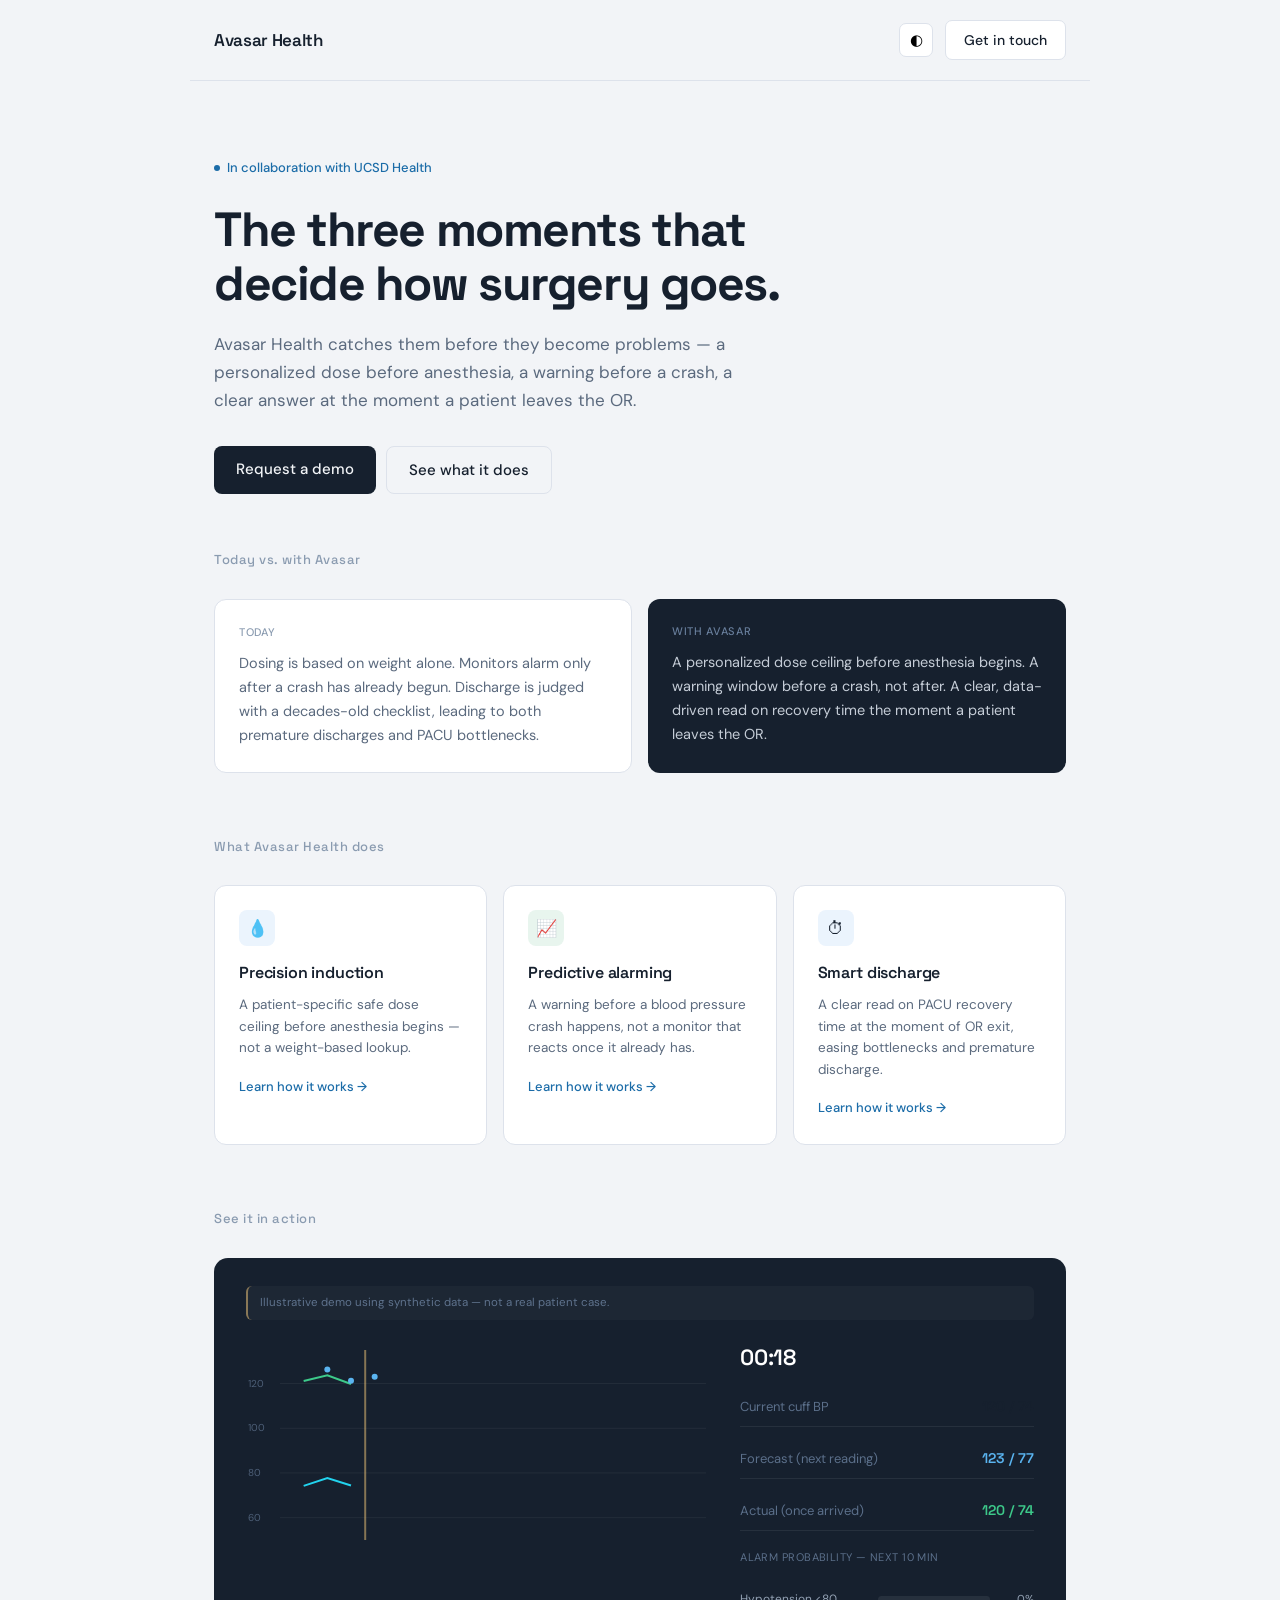
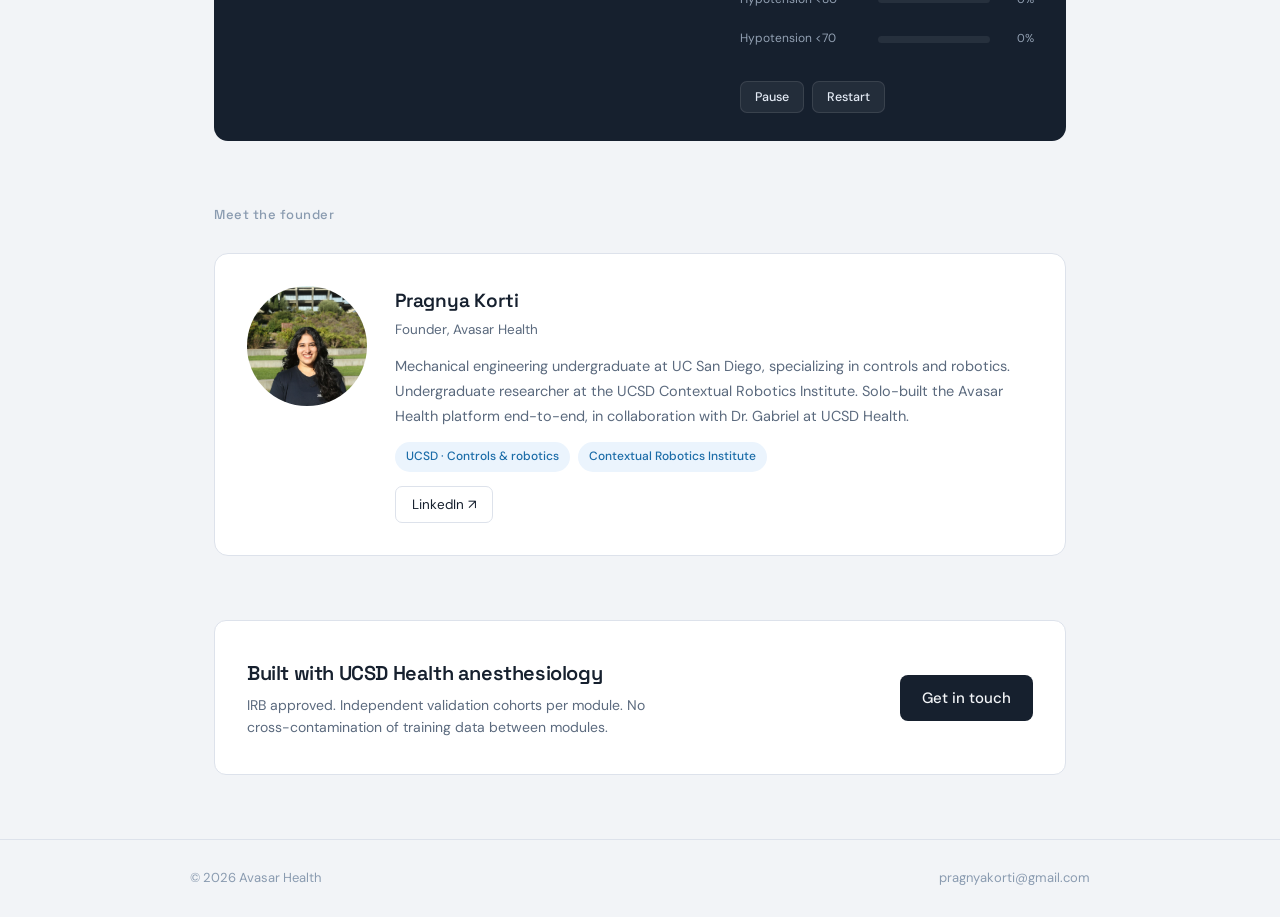
==== index.html @ 40361461 "Add files via upload" ====
<!DOCTYPE html>
<html lang="en">
<head>
<meta charset="UTF-8">
<meta name="viewport" content="width=device-width, initial-scale=1.0">
<title>Avasar Health</title>
<link rel="preconnect" href="https://fonts.googleapis.com">
<link rel="stylesheet" href="https://fonts.googleapis.com/css2?family=Space+Grotesk:wght@400;500;600;700&family=DM+Sans:ital,opsz,wght@0,9..40,400;0,9..40,500;1,9..40,400&display=swap">
<link rel="stylesheet" href="style.css">
</head>
<body>

<nav>
  <a href="index.html" class="logo">Avasar Health</a>
  <div class="nav-right">
    <button class="theme-toggle" id="themeToggle" aria-label="Toggle dark mode">◐</button>
    <a href="mailto:pragnyakorti@gmail.com" class="nav-cta">Get in touch</a>
  </div>
</nav>

<div class="page-wrap">

  <section class="hero">
    <div class="collab-note"><span class="collab-dot"></span>In collaboration with UCSD Health</div>
    <h1>The three moments that decide how surgery goes.</h1>
    <p class="hero-sub">Avasar Health catches them before they become problems — a personalized dose before anesthesia, a warning before a crash, a clear answer at the moment a patient leaves the OR.</p>
    <div class="cta-row">
      <a href="mailto:pragnyakorti@gmail.com" class="btn-primary">Request a demo</a>
      <a href="#modules" class="btn-ghost">See what it does</a>
    </div>
  </section>

  <section class="outcome-section">
    <div class="section-heading">Today vs. with Avasar</div>
    <div class="outcome-grid">
      <div class="outcome-card outcome-before">
        <div class="outcome-tag">Today</div>
        <p>Dosing is based on weight alone. Monitors alarm only after a crash has already begun. Discharge is judged with a decades-old checklist, leading to both premature discharges and PACU bottlenecks.</p>
      </div>
      <div class="outcome-card outcome-after">
        <div class="outcome-tag">With Avasar</div>
        <p>A personalized dose ceiling before anesthesia begins. A warning window before a crash, not after. A clear, data-driven read on recovery time the moment a patient leaves the OR.</p>
      </div>
    </div>
  </section>

  <section class="modules-section" id="modules">
    <div class="section-heading">What Avasar Health does</div>
    <div class="module-link-grid">
      <a href="module-induction.html" class="module-link-card">
        <div class="module-icon-wrap icon-blue">💧</div>
        <h3>Precision induction</h3>
        <p>A patient-specific safe dose ceiling before anesthesia begins — not a weight-based lookup.</p>
        <span class="module-link-arrow">Learn how it works →</span>
      </a>
      <a href="module-alarming.html" class="module-link-card">
        <div class="module-icon-wrap icon-green">📈</div>
        <h3>Predictive alarming</h3>
        <p>A warning before a blood pressure crash happens, not a monitor that reacts once it already has.</p>
        <span class="module-link-arrow">Learn how it works →</span>
      </a>
      <a href="module-discharge.html" class="module-link-card">
        <div class="module-icon-wrap icon-blue">⏱</div>
        <h3>Smart discharge</h3>
        <p>A clear read on PACU recovery time at the moment of OR exit, easing bottlenecks and premature discharge.</p>
        <span class="module-link-arrow">Learn how it works →</span>
      </a>
    </div>
  </section>

  <section class="demo-section">
    <div class="section-heading">See it in action</div>
    <div class="demo-panel">
      <div class="demo-disclaimer">Illustrative demo using synthetic data — not a real patient case.</div>
      <div class="demo-grid">
        <div class="demo-chart-wrap"><canvas id="demoChart"></canvas></div>
        <div class="demo-stats">
          <div class="demo-clock" id="demoClock">00:00</div>
          <div class="demo-stat-row"><span>Current cuff BP</span><b id="demoCur">— / —</b></div>
          <div class="demo-stat-row"><span>Forecast (next reading)</span><b class="pred" id="demoPred">— / —</b></div>
          <div class="demo-stat-row"><span>Actual (once arrived)</span><b class="act" id="demoAct">— / —</b></div>
          <div class="alarm-label">Alarm probability — next 10 min</div>
          <div class="alarm-row"><span class="alarm-name">Hypotension &lt;80</span><div class="alarm-bar-bg"><div class="alarm-bar-fg" id="bar1" style="width:0%"></div></div><span class="alarm-pct" id="pct1">0%</span></div>
          <div class="alarm-row"><span class="alarm-name">Hypotension &lt;70</span><div class="alarm-bar-bg"><div class="alarm-bar-fg" id="bar2" style="width:0%"></div></div><span class="alarm-pct" id="pct2">0%</span></div>
          <div class="demo-controls">
            <button class="demo-btn" id="demoToggle">Pause</button>
            <button class="demo-btn" id="demoRestart">Restart</button>
          </div>
        </div>
      </div>
    </div>
  </section>

  <section class="founder-section">
    <div class="section-heading">Meet the founder</div>
    <div class="founder-card">
      <img class="founder-photo" src="founder.png" alt="Pragnya Korti">
      <div>
        <div class="founder-name">Pragnya Korti</div>
        <div class="founder-title">Founder, Avasar Health</div>
        <p class="founder-bio">Mechanical engineering undergraduate at UC San Diego, specializing in controls and robotics. Undergraduate researcher at the UCSD Contextual Robotics Institute. Solo-built the Avasar Health platform end-to-end, in collaboration with Dr. Gabriel at UCSD Health.</p>
        <div class="founder-tags">
          <span class="founder-tag">UCSD · Controls &amp; robotics</span>
          <span class="founder-tag">Contextual Robotics Institute</span>
        </div>
        <a href="https://www.linkedin.com/in/pragnya-korti" target="_blank" rel="noopener" class="founder-link">LinkedIn ↗</a>
      </div>
    </div>
  </section>

  <div class="cta-block">
    <div class="cta-block-text">
      <h3>Built with UCSD Health anesthesiology</h3>
      <p>IRB approved. Independent validation cohorts per module. No cross-contamination of training data between modules.</p>
    </div>
    <a href="mailto:pragnyakorti@gmail.com" class="btn-primary">Get in touch</a>
  </div>

</div>

<footer>
  <div class="footer-inner">
    <span class="footer-copy">© 2026 Avasar Health</span>
    <a href="mailto:pragnyakorti@gmail.com" class="footer-email">pragnyakorti@gmail.com</a>
  </div>
</footer>

<script>
const toggle = document.getElementById('themeToggle');
const root = document.documentElement;
toggle.addEventListener('click', () => {
  const current = root.getAttribute('data-theme');
  if (current === 'dark') { root.setAttribute('data-theme', 'light'); toggle.textContent = '◐'; }
  else { root.setAttribute('data-theme', 'dark'); toggle.textContent = '◑'; }
});

const revealEls = document.querySelectorAll('.outcome-section, .modules-section, .demo-section, .founder-section, .cta-block');
const observer = new IntersectionObserver((entries) => {
  entries.forEach(entry => { if (entry.isIntersecting) { entry.target.classList.add('visible'); observer.unobserve(entry.target); } });
}, { threshold: 0.2 });
revealEls.forEach(el => observer.observe(el));

(function () {
  const demoCanvas = document.getElementById('demoChart');
  const dctx = demoCanvas.getContext('2d');
  function resizeDemo() {
    demoCanvas.width = demoCanvas.offsetWidth * devicePixelRatio;
    demoCanvas.height = demoCanvas.offsetHeight * devicePixelRatio;
    dctx.setTransform(1,0,0,1,0,0);
    dctx.scale(devicePixelRatio, devicePixelRatio);
  }
  resizeDemo();
  window.addEventListener('resize', resizeDemo);

  const totalMin = 90, cuffInterval = 5;
  function syntheticSys(min) { const dip = Math.exp(-Math.pow((min - 60) / 12, 2)) * 42; return Math.max(62, 122 - dip + Math.sin(min * 0.7) * 2.5); }
  function syntheticDia(min) { const dip = Math.exp(-Math.pow((min - 60) / 12, 2)) * 22; return Math.max(40, 76 - dip + Math.cos(min * 0.6) * 1.8); }
  const cuffTimes = []; for (let m = 0; m <= totalMin; m += cuffInterval) cuffTimes.push(m);
  let playhead = 0, paused = false;
  const actualSeries = [], forecastSeries = [];

  function forecastFor(targetMin) {
    const bias = (Math.random() - 0.5) * 6;
    return { sys: syntheticSys(targetMin) + bias, dia: syntheticDia(targetMin) + bias * 0.5 };
  }
  function alarmProb(targetMin) {
    const s = syntheticSys(targetMin);
    return { p80: Math.max(0, Math.min(1, (84 - s) / 20)), p70: Math.max(0, Math.min(1, (74 - s) / 16)) };
  }
  function draw() {
    const w = demoCanvas.offsetWidth, h = demoCanvas.offsetHeight;
    dctx.clearRect(0, 0, w, h);
    const padL = 34, padR = 10, padT = 10, padB = 20;
    const plotW = w - padL - padR, plotH = h - padT - padB, minY = 50, maxY = 135;
    function xFor(min) { return padL + (min / totalMin) * plotW; }
    function yFor(val) { return padT + plotH - ((val - minY) / (maxY - minY)) * plotH; }
    dctx.strokeStyle = 'rgba(255,255,255,0.06)'; dctx.lineWidth = 1;
    [60, 80, 100, 120].forEach(v => {
      dctx.beginPath(); dctx.moveTo(padL, yFor(v)); dctx.lineTo(w - padR, yFor(v)); dctx.stroke();
      dctx.fillStyle = 'rgba(160,190,230,0.4)'; dctx.font = '10px DM Sans, sans-serif'; dctx.fillText(v, 2, yFor(v) + 3);
    });
    function drawLine(series, key, color) {
      const pts = series.filter(p => p.min <= playhead);
      if (pts.length < 2) return;
      dctx.beginPath(); dctx.strokeStyle = color; dctx.lineWidth = 2;
      pts.forEach((p, i) => { const x = xFor(p.min), y = yFor(p[key]); if (i === 0) dctx.moveTo(x, y); else dctx.lineTo(x, y); });
      dctx.stroke();
    }
    drawLine(actualSeries, 'sys', '#3DC98A'); drawLine(actualSeries, 'dia', '#22d3ee');
    forecastSeries.forEach(p => { if (p.min > playhead + 15) return; dctx.beginPath(); dctx.fillStyle = '#5AB4F0'; dctx.arc(xFor(p.min), yFor(p.sys), 3, 0, Math.PI * 2); dctx.fill(); });
    dctx.strokeStyle = 'rgba(245,201,122,0.5)'; dctx.beginPath(); dctx.moveTo(xFor(playhead), padT); dctx.lineTo(xFor(playhead), padT + plotH); dctx.stroke();
  }
  function fmtClock(min) { const h = Math.floor(min / 60), m = Math.floor(min % 60); return `${String(h).padStart(2,'0')}:${String(m).padStart(2,'0')}`; }
  function tick() {
    if (!paused) {
      playhead += 1;
      if (playhead > totalMin) { playhead = 0; actualSeries.length = 0; forecastSeries.length = 0; }
      document.getElementById('demoClock').textContent = fmtClock(playhead);
      const nearestCuff = cuffTimes.find(c => Math.abs(c - playhead) < 0.5);
      if (nearestCuff !== undefined) {
        const sys = syntheticSys(nearestCuff), dia = syntheticDia(nearestCuff);
        actualSeries.push({ min: nearestCuff, sys, dia });
        document.getElementById('demoCur').textContent = `${sys.toFixed(0)} / ${dia.toFixed(0)}`;
        const targetMin = nearestCuff + cuffInterval;
        if (targetMin <= totalMin) {
          const fc = forecastFor(targetMin);
          forecastSeries.push({ min: targetMin, sys: fc.sys, dia: fc.dia });
          document.getElementById('demoPred').textContent = `${fc.sys.toFixed(0)} / ${fc.dia.toFixed(0)}`;
          const alarms = alarmProb(targetMin);
          document.getElementById('bar1').style.width = `${(alarms.p80 * 100).toFixed(0)}%`;
          document.getElementById('pct1').textContent = `${(alarms.p80 * 100).toFixed(0)}%`;
          document.getElementById('bar2').style.width = `${(alarms.p70 * 100).toFixed(0)}%`;
          document.getElementById('pct2').textContent = `${(alarms.p70 * 100).toFixed(0)}%`;
        }
        const resolved = forecastSeries.find(f => Math.abs(f.min - nearestCuff) < 0.1);
        if (resolved) document.getElementById('demoAct').textContent = `${sys.toFixed(0)} / ${dia.toFixed(0)}`;
      }
      draw();
    }
    setTimeout(tick, 110);
  }
  document.getElementById('demoToggle').addEventListener('click', (e) => { paused = !paused; e.target.textContent = paused ? 'Resume' : 'Pause'; });
  document.getElementById('demoRestart').addEventListener('click', () => {
    playhead = 0; actualSeries.length = 0; forecastSeries.length = 0;
    document.getElementById('demoCur').textContent = '— / —';
    document.getElementById('demoPred').textContent = '— / —';
    document.getElementById('demoAct').textContent = '— / —';
  });
  draw(); tick();
})();
</script>
</body>
</html>
---- style.css ----
*, *::before, *::after { box-sizing: border-box; margin: 0; padding: 0; }
:root {
  --bg:#F2F4F7; --surface:#FFFFFF; --surface-dark:#16202E; --border:#DDE2EB;
  --fg:#16202E; --fg-muted:#5B6A7E; --fg-faint:#8A9BB0;
  --accent:#1B6CA8; --accent-light:#EBF4FD; --green:#1A7A52; --green-light:#E8F5EE;
  color-scheme: light;
}
@media (prefers-color-scheme: dark) {
  :root:not([data-theme="light"]) {
    --bg:#0F161F; --surface:#18243A; --surface-dark:#0A1018; --border:#273344;
    --fg:#E4EBF5; --fg-muted:#8A9DB8; --fg-faint:#5A6E88;
    --accent:#4BA3D8; --accent-light:#152030; --green:#2EAA78; --green-light:#0F2820;
    color-scheme: dark;
  }
}
:root[data-theme="dark"] {
  --bg:#0F161F; --surface:#18243A; --surface-dark:#0A1018; --border:#273344;
  --fg:#E4EBF5; --fg-muted:#8A9DB8; --fg-faint:#5A6E88;
  --accent:#4BA3D8; --accent-light:#152030; --green:#2EAA78; --green-light:#0F2820;
  color-scheme: dark;
}
body {
  font-family: 'DM Sans', system-ui, sans-serif;
  background: var(--bg); color: var(--fg); line-height: 1.6; -webkit-font-smoothing: antialiased;
}
.page-wrap { max-width: 900px; margin: 0 auto; padding-left: max(24px, env(safe-area-inset-left, 0px)); padding-right: max(24px, env(safe-area-inset-right, 0px)); }
nav {
  display: flex; justify-content: space-between; align-items: center; padding-block: 20px;
  border-bottom: 1px solid var(--border);
  padding-left: max(24px, env(safe-area-inset-left, 0px)); padding-right: max(24px, env(safe-area-inset-right, 0px));
  max-width: 900px; margin: 0 auto;
}
.logo { font-family: 'Space Grotesk', sans-serif; font-weight: 600; font-size: 17px; color: var(--fg); letter-spacing: -0.02em; text-decoration: none; }
.nav-right { display: flex; align-items: center; gap: 12px; }
.theme-toggle {
  width: 34px; height: 34px; border-radius: 7px; border: 1px solid var(--border); background: var(--surface);
  display: flex; align-items: center; justify-content: center; cursor: pointer; font-size: 15px;
  transition: border-color 0.15s, transform 0.15s;
}
.theme-toggle:hover { border-color: var(--fg-muted); transform: translateY(-1px); }
.nav-cta {
  font-size: 14px; font-weight: 500; color: var(--fg); text-decoration: none;
  border: 1px solid var(--border); padding: 8px 18px; border-radius: 7px; background: var(--surface);
  transition: border-color 0.15s, transform 0.15s;
}
.nav-cta:hover { border-color: var(--fg-muted); transform: translateY(-1px); }
.back-link { font-size: 13.5px; color: var(--fg-muted); text-decoration: none; display: inline-flex; align-items: center; gap: 6px; }
.back-link:hover { color: var(--fg); }
.hero { padding-block: 72px 56px; }
.collab-note { display: inline-flex; align-items: center; gap: 7px; font-size: 13px; color: var(--accent); margin-bottom: 24px; font-weight: 500; }
.collab-dot { width: 6px; height: 6px; border-radius: 50%; background: var(--accent); flex-shrink: 0; animation: pulse-dot 2s ease-in-out infinite; }
@keyframes pulse-dot { 0%, 100% { opacity: 1; transform: scale(1); } 50% { opacity: 0.5; transform: scale(0.8); } }
.hero h1 {
  font-family: 'Space Grotesk', sans-serif; font-size: clamp(30px, 5vw, 48px); font-weight: 700;
  line-height: 1.12; letter-spacing: -0.03em; max-width: 620px; margin-bottom: 20px; text-wrap: balance;
}
.hero-sub { font-size: 17px; color: var(--fg-muted); max-width: 520px; line-height: 1.65; margin-bottom: 32px; }
.cta-row { display: flex; gap: 10px; flex-wrap: wrap; }
.btn-primary {
  font-family: 'DM Sans', sans-serif; font-size: 15px; font-weight: 500; background: var(--fg); color: var(--bg);
  border: none; padding: 11px 22px; border-radius: 8px; text-decoration: none; display: inline-block; cursor: pointer;
  transition: transform 0.15s, box-shadow 0.15s;
}
.btn-primary:hover { transform: translateY(-2px); box-shadow: 0 6px 16px rgba(0,0,0,0.15); }
.btn-ghost {
  font-family: 'DM Sans', sans-serif; font-size: 15px; font-weight: 500; background: transparent; color: var(--fg);
  border: 1px solid var(--border); padding: 11px 22px; border-radius: 8px; text-decoration: none; display: inline-block; cursor: pointer;
  transition: border-color 0.15s, transform 0.15s;
}
.btn-ghost:hover { border-color: var(--fg-muted); transform: translateY(-2px); }
.outcome-section { margin-bottom: 64px; opacity: 0; transform: translateY(16px); transition: opacity 0.6s ease, transform 0.6s ease; }
.outcome-section.visible { opacity: 1; transform: translateY(0); }
.outcome-grid { display: grid; grid-template-columns: 1fr 1fr; gap: 16px; }
@media (max-width: 640px) { .outcome-grid { grid-template-columns: 1fr; } }
.outcome-card { border-radius: 12px; padding: 1.5rem; }
.outcome-before { background: var(--surface); border: 1px solid var(--border); }
.outcome-after { background: var(--surface-dark); color: #E4EBF5; }
.outcome-tag { font-size: 11px; text-transform: uppercase; letter-spacing: 0.06em; font-weight: 500; margin-bottom: 10px; }
.outcome-before .outcome-tag { color: var(--fg-faint); }
.outcome-after .outcome-tag { color: rgba(160,190,230,0.6); }
.outcome-card p { font-size: 14.5px; line-height: 1.65; }
.outcome-before p { color: var(--fg-muted); }
.outcome-after p { color: rgba(228,235,245,0.85); }
.section-heading { font-family: 'Space Grotesk', sans-serif; font-size: 13px; font-weight: 500; color: var(--fg-faint); letter-spacing: 0.04em; margin-bottom: 28px; }
.modules-section { margin-bottom: 64px; opacity: 0; transform: translateY(16px); transition: opacity 0.6s ease, transform 0.6s ease; }
.modules-section.visible { opacity: 1; transform: translateY(0); }
.module-link-grid { display: grid; grid-template-columns: repeat(3, 1fr); gap: 16px; }
@media (max-width: 680px) { .module-link-grid { grid-template-columns: 1fr; } }
.module-link-card {
  background: var(--surface); border: 1px solid var(--border); border-radius: 12px; padding: 1.5rem;
  text-decoration: none; color: var(--fg); display: block; transition: transform 0.2s ease, border-color 0.2s ease;
}
.module-link-card:hover { transform: translateY(-3px); border-color: var(--fg-muted); }
.module-icon-wrap { width: 36px; height: 36px; border-radius: 8px; display: flex; align-items: center; justify-content: center; font-size: 17px; margin-bottom: 14px; }
.icon-blue { background: var(--accent-light); }
.icon-green { background: var(--green-light); }
.module-link-card h3 { font-family: 'Space Grotesk', sans-serif; font-size: 16px; font-weight: 600; letter-spacing: -0.01em; margin-bottom: 8px; }
.module-link-card p { font-size: 13.5px; color: var(--fg-muted); line-height: 1.6; margin-bottom: 14px; }
.module-link-arrow { font-size: 13px; color: var(--accent); font-weight: 500; }
.demo-section { margin-bottom: 64px; opacity: 0; transform: translateY(16px); transition: opacity 0.6s ease, transform 0.6s ease; }
.demo-section.visible { opacity: 1; transform: translateY(0); }
.demo-panel { background: var(--surface-dark); border-radius: 14px; padding: 28px 32px; position: relative; overflow: hidden; }
.demo-disclaimer { font-size: 11.5px; color: rgba(160,190,230,0.5); margin-bottom: 20px; padding: 8px 12px; background: rgba(255,255,255,0.03); border-radius: 6px; border-left: 2px solid rgba(245,201,122,0.5); }
.demo-grid { display: grid; grid-template-columns: 1.6fr 1fr; gap: 24px; }
@media (max-width: 680px) { .demo-grid { grid-template-columns: 1fr; } }
.demo-chart-wrap { position: relative; height: 220px; }
#demoChart { width: 100%; height: 100%; display: block; }
.demo-stats { display: flex; flex-direction: column; gap: 12px; }
.demo-clock { font-family: 'Space Grotesk', sans-serif; font-size: 22px; font-weight: 600; color: #fff; letter-spacing: -0.01em; }
.demo-stat-row { display: flex; justify-content: space-between; align-items: baseline; padding: 8px 0; border-bottom: 1px solid rgba(255,255,255,0.07); font-size: 13px; }
.demo-stat-row span:first-child { color: rgba(160,190,230,0.5); }
.demo-stat-row b { font-family: 'Space Grotesk', sans-serif; font-weight: 600; font-size: 14px; }
.demo-stat-row b.pred { color: #5AB4F0; }
.demo-stat-row b.act { color: #3DC98A; }
.alarm-label { font-size: 11px; color: rgba(160,190,230,0.5); text-transform: uppercase; letter-spacing: 0.04em; margin-top: 6px; margin-bottom: 8px; }
.alarm-row { display: flex; align-items: center; gap: 8px; font-size: 12px; padding: 4px 0; }
.alarm-name { width: 130px; color: rgba(200,215,235,0.7); flex-shrink: 0; }
.alarm-bar-bg { flex: 1; background: rgba(255,255,255,0.07); border-radius: 4px; height: 7px; overflow: hidden; }
.alarm-bar-fg { height: 100%; border-radius: 4px; transition: width 0.3s ease; background: linear-gradient(90deg,#5AB4F0,#F5C97A); }
.alarm-pct { width: 36px; text-align: right; color: rgba(200,215,235,0.7); font-size: 11.5px; }
.demo-controls { display: flex; gap: 8px; margin-top: 16px; }
.demo-btn {
  font-family: 'DM Sans', sans-serif; font-size: 12.5px; font-weight: 500; background: rgba(255,255,255,0.06); color: #e4ebf5;
  border: 1px solid rgba(255,255,255,0.1); padding: 7px 14px; border-radius: 7px; cursor: pointer; transition: background 0.15s ease;
}
.demo-btn:hover { background: rgba(255,255,255,0.1); }
.founder-section { margin-bottom: 64px; opacity: 0; transform: translateY(16px); transition: opacity 0.6s ease, transform 0.6s ease; }
.founder-section.visible { opacity: 1; transform: translateY(0); }
.founder-card { background: var(--surface); border: 1px solid var(--border); border-radius: 14px; padding: 32px; display: grid; grid-template-columns: 120px 1fr; gap: 28px; align-items: start; }
@media (max-width: 560px) { .founder-card { grid-template-columns: 1fr; text-align: center; } .founder-photo { margin: 0 auto; } }
.founder-photo { width: 120px; height: 120px; border-radius: 50%; object-fit: cover; background: var(--border); flex-shrink: 0; }
.founder-name { font-family: 'Space Grotesk', sans-serif; font-size: 19px; font-weight: 600; letter-spacing: -0.01em; margin-bottom: 2px; }
.founder-title { font-size: 13.5px; color: var(--fg-muted); margin-bottom: 14px; }
.founder-bio { font-size: 14.5px; color: var(--fg-muted); line-height: 1.7; margin-bottom: 14px; }
.founder-tags { display: flex; gap: 8px; flex-wrap: wrap; margin-bottom: 14px; }
@media (max-width: 560px) { .founder-tags { justify-content: center; } }
.founder-tag { font-size: 12px; color: var(--accent); background: var(--accent-light); padding: 5px 11px; border-radius: 20px; font-weight: 500; }
.founder-link { font-size: 13.5px; color: var(--fg); text-decoration: none; border: 1px solid var(--border); padding: 7px 16px; border-radius: 7px; display: inline-block; transition: border-color 0.15s, transform 0.15s; }
.founder-link:hover { border-color: var(--fg-muted); transform: translateY(-1px); }
.cta-block {
  border: 1px solid var(--border); border-radius: 12px; padding: 36px 32px; background: var(--surface);
  display: flex; justify-content: space-between; align-items: center; gap: 24px; flex-wrap: wrap; margin-bottom: 64px;
  opacity: 0; transform: translateY(16px); transition: opacity 0.6s ease, transform 0.6s ease, box-shadow 0.2s ease, border-color 0.2s ease;
}
.cta-block.visible { opacity: 1; transform: translateY(0); }
.cta-block:hover { border-color: var(--fg-muted); box-shadow: 0 10px 28px rgba(0,0,0,0.06); }
.cta-block-text h3 { font-family: 'Space Grotesk', sans-serif; font-size: 20px; font-weight: 600; letter-spacing: -0.02em; margin-bottom: 6px; }
.cta-block-text p { font-size: 14px; color: var(--fg-muted); max-width: 400px; line-height: 1.55; }
footer { border-top: 1px solid var(--border); padding-block: 28px; padding-left: max(24px, env(safe-area-inset-left, 0px)); padding-right: max(24px, env(safe-area-inset-right, 0px)); }
.footer-inner { max-width: 900px; margin: 0 auto; display: flex; justify-content: space-between; align-items: center; gap: 16px; flex-wrap: wrap; }
.footer-copy { font-size: 13px; color: var(--fg-faint); }
.footer-email { font-size: 13px; color: var(--fg-faint); text-decoration: none; }
.footer-email:hover { color: var(--fg-muted); }

/* ── Module detail pages ── */
.module-hero { padding-block: 56px 40px; }
.module-hero .module-icon-wrap { width: 44px; height: 44px; font-size: 20px; margin-bottom: 20px; }
.module-hero h1 { font-family: 'Space Grotesk', sans-serif; font-size: clamp(26px, 4.5vw, 38px); font-weight: 700; letter-spacing: -0.03em; margin-bottom: 14px; max-width: 600px; }
.module-hero .hero-sub { margin-bottom: 0; }
.module-body-section { margin-bottom: 48px; }
.module-body-section h2 { font-family: 'Space Grotesk', sans-serif; font-size: 18px; font-weight: 600; margin-bottom: 14px; letter-spacing: -0.01em; }
.module-body-section p { font-size: 15px; color: var(--fg-muted); line-height: 1.75; max-width: 620px; margin-bottom: 14px; }
.how-steps { display: flex; flex-direction: column; gap: 0; margin-top: 8px; }
.how-step { display: grid; grid-template-columns: 28px 1fr; gap: 14px; padding: 16px 0; border-bottom: 1px solid var(--border); }
.how-step:first-child { border-top: 1px solid var(--border); }
.how-step-num { font-family: 'Space Grotesk', sans-serif; font-weight: 600; font-size: 13px; color: var(--accent); background: var(--accent-light); width: 26px; height: 26px; border-radius: 50%; display: flex; align-items: center; justify-content: center; }
.how-step-text h4 { font-size: 14.5px; font-weight: 600; margin-bottom: 3px; }
.how-step-text p { font-size: 13.5px; color: var(--fg-muted); margin-bottom: 0; max-width: 520px; }
.metrics-gate {
  background: var(--surface-dark); border-radius: 14px; padding: 32px; margin-bottom: 56px;
  display: flex; justify-content: space-between; align-items: center; gap: 24px; flex-wrap: wrap;
}
.metrics-gate-text h3 { font-family: 'Space Grotesk', sans-serif; color: #fff; font-size: 17px; font-weight: 600; margin-bottom: 6px; }
.metrics-gate-text p { font-size: 13.5px; color: rgba(160,190,230,0.6); max-width: 380px; line-height: 1.55; }
.metrics-gate .btn-primary { background: #fff; color: var(--surface-dark); }

@media (prefers-reduced-motion: reduce) { * { transition: none !important; animation: none !important; } }
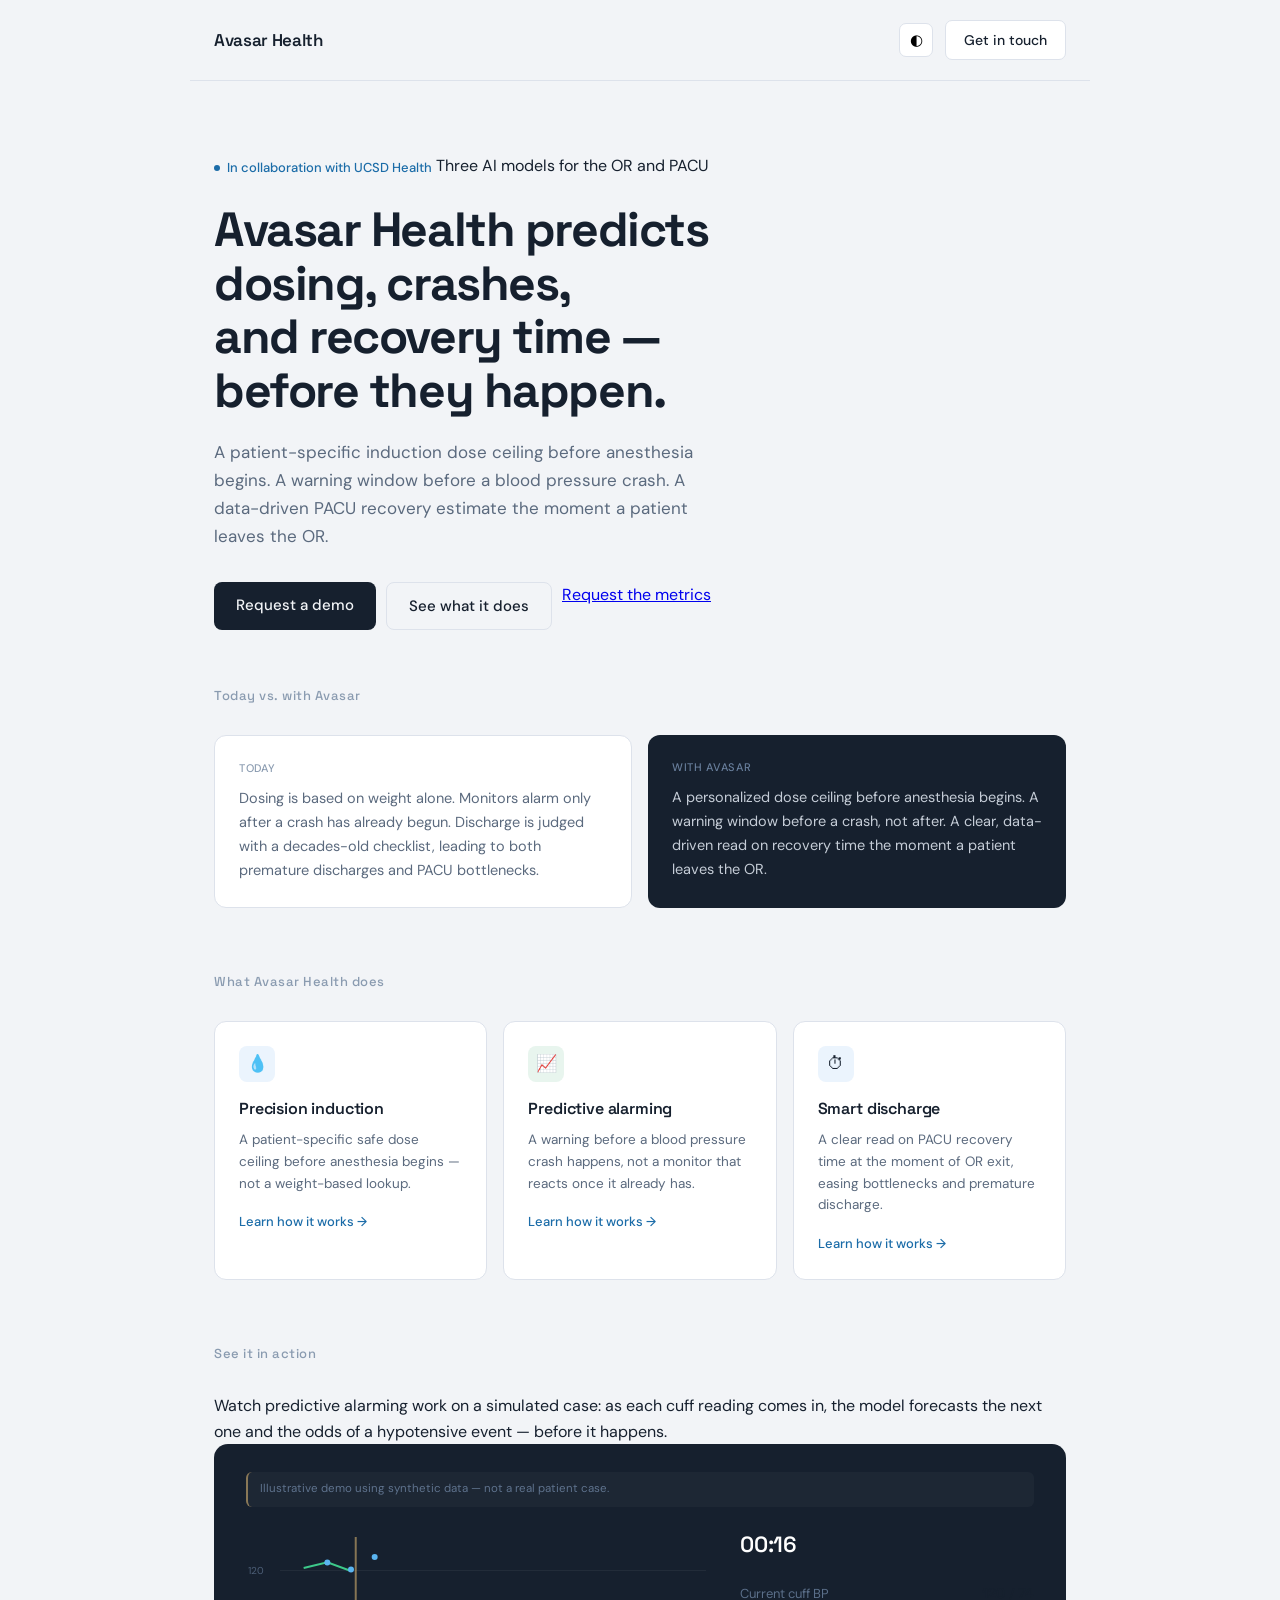
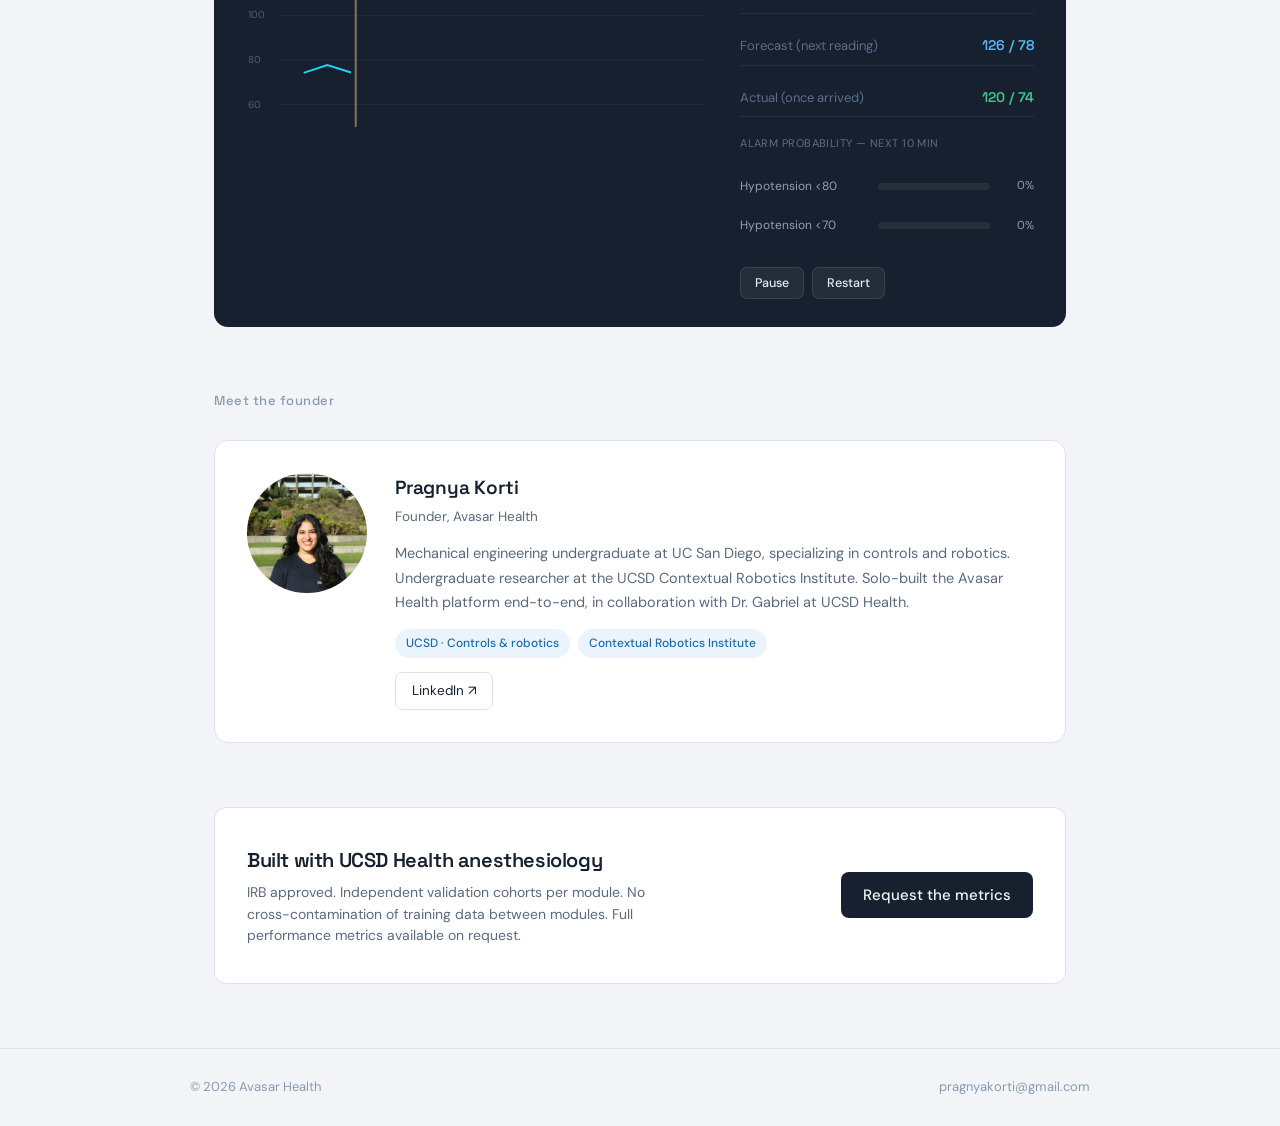
==== commit 93380710: "Update index.html" ====
--- a/index.html
+++ b/index.html
@@ -22,11 +22,13 @@
 
   <section class="hero">
     <div class="collab-note"><span class="collab-dot"></span>In collaboration with UCSD Health</div>
-    <h1>The three moments that decide how surgery goes.</h1>
-    <p class="hero-sub">Avasar Health catches them before they become problems — a personalized dose before anesthesia, a warning before a crash, a clear answer at the moment a patient leaves the OR.</p>
+    <span class="hero-kicker">Three AI models for the OR and PACU</span>
+    <h1>Avasar Health predicts dosing, crashes, and recovery time — before they happen.</h1>
+    <p class="hero-sub">A patient-specific induction dose ceiling before anesthesia begins. A warning window before a blood pressure crash. A data-driven PACU recovery estimate the moment a patient leaves the OR.</p>
     <div class="cta-row">
       <a href="mailto:pragnyakorti@gmail.com" class="btn-primary">Request a demo</a>
       <a href="#modules" class="btn-ghost">See what it does</a>
+      <a href="mailto:pragnyakorti@gmail.com?subject=Requesting validation data — Avasar Health" class="btn-outline-accent">Request the metrics</a>
     </div>
   </section>
 
@@ -70,6 +72,7 @@
 
   <section class="demo-section">
     <div class="section-heading">See it in action</div>
+    <p class="demo-intro">Watch predictive alarming work on a simulated case: as each cuff reading comes in, the model forecasts the next one and the odds of a hypotensive event — before it happens.</p>
     <div class="demo-panel">
       <div class="demo-disclaimer">Illustrative demo using synthetic data — not a real patient case.</div>
       <div class="demo-grid">
@@ -111,9 +114,9 @@
   <div class="cta-block">
     <div class="cta-block-text">
       <h3>Built with UCSD Health anesthesiology</h3>
-      <p>IRB approved. Independent validation cohorts per module. No cross-contamination of training data between modules.</p>
-    </div>
-    <a href="mailto:pragnyakorti@gmail.com" class="btn-primary">Get in touch</a>
+      <p>IRB approved. Independent validation cohorts per module. No cross-contamination of training data between modules. Full performance metrics available on request.</p>
+    </div>
+    <a href="mailto:pragnyakorti@gmail.com?subject=Requesting validation data — Avasar Health" class="btn-primary">Request the metrics</a>
   </div>
 
 </div>
@@ -230,4 +233,4 @@
 })();
 </script>
 </body>
-</html>+</html>
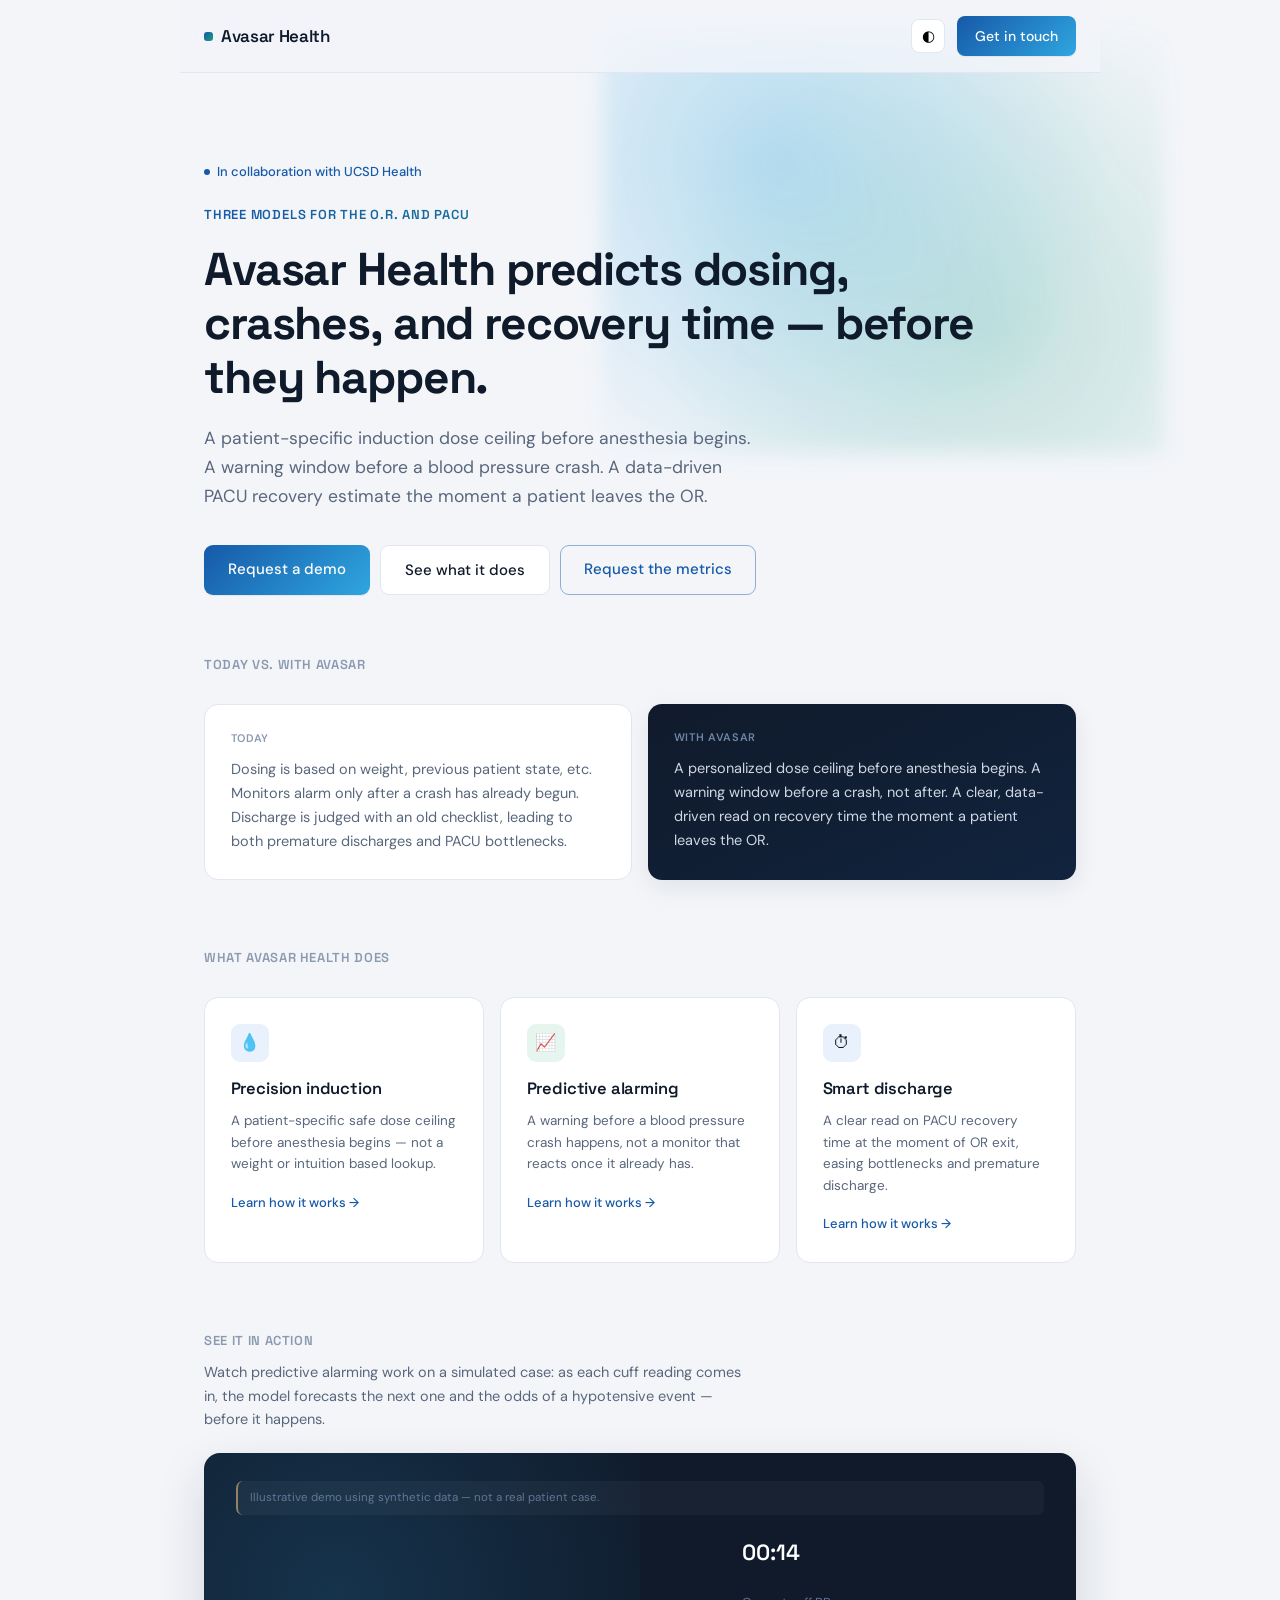
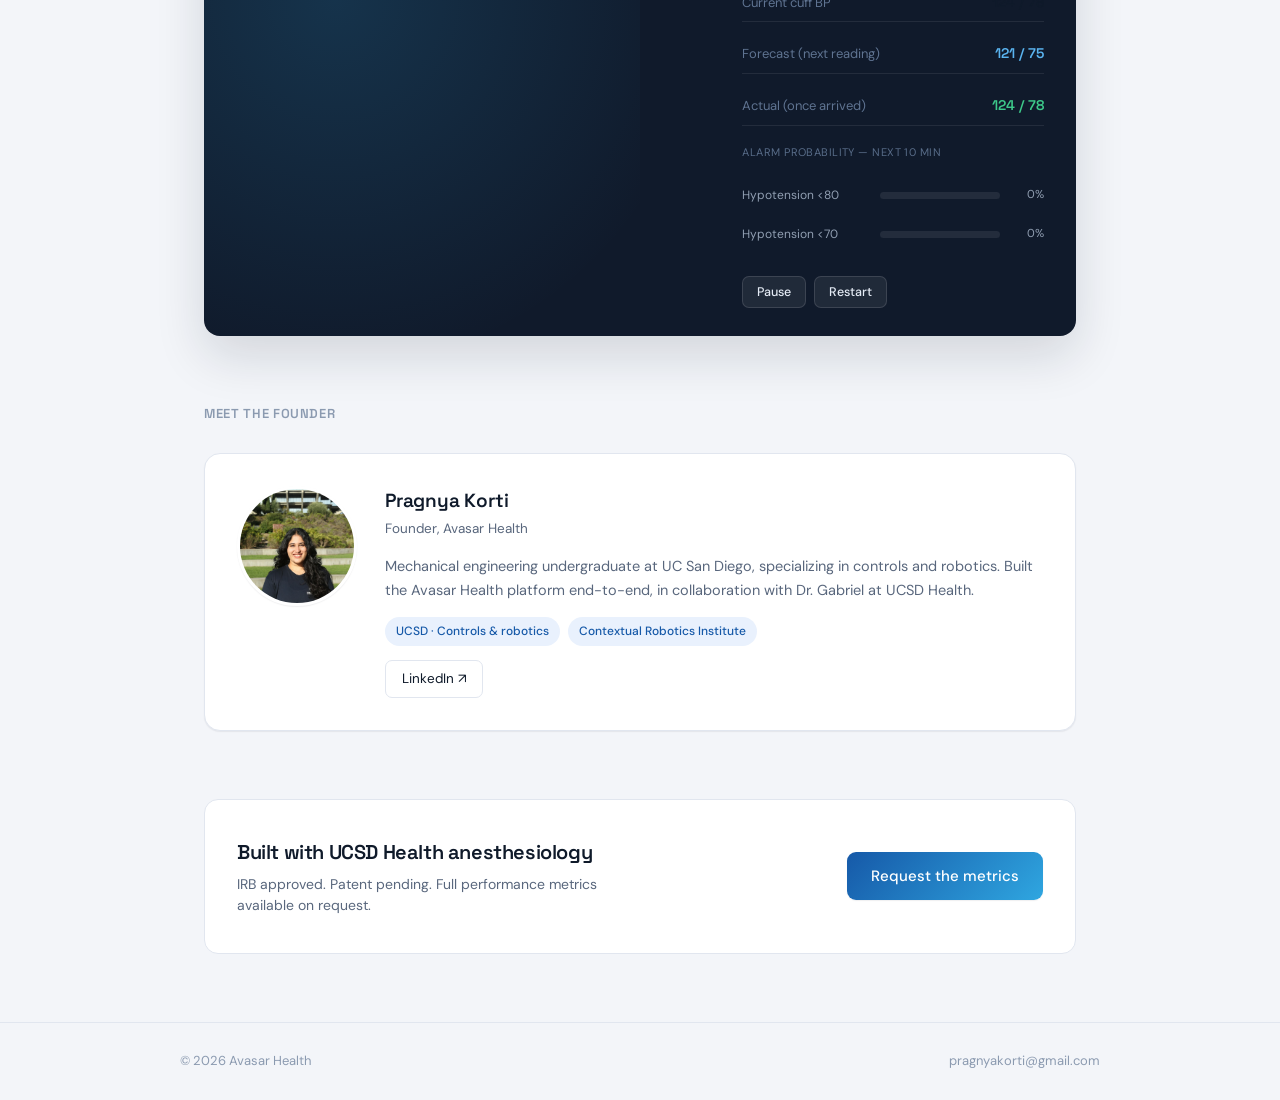
==== commit d0a93927: "Update index.html" ====
--- a/index.html
+++ b/index.html
@@ -22,7 +22,7 @@
 
   <section class="hero">
     <div class="collab-note"><span class="collab-dot"></span>In collaboration with UCSD Health</div>
-    <span class="hero-kicker">Three AI models for the OR and PACU</span>
+    <span class="hero-kicker">Three models for the O.R. and PACU</span>
     <h1>Avasar Health predicts dosing, crashes, and recovery time — before they happen.</h1>
     <p class="hero-sub">A patient-specific induction dose ceiling before anesthesia begins. A warning window before a blood pressure crash. A data-driven PACU recovery estimate the moment a patient leaves the OR.</p>
     <div class="cta-row">
@@ -37,7 +37,7 @@
     <div class="outcome-grid">
       <div class="outcome-card outcome-before">
         <div class="outcome-tag">Today</div>
-        <p>Dosing is based on weight alone. Monitors alarm only after a crash has already begun. Discharge is judged with a decades-old checklist, leading to both premature discharges and PACU bottlenecks.</p>
+        <p>Dosing is based on weight, previous patient state, etc. Monitors alarm only after a crash has already begun. Discharge is judged with an old checklist, leading to both premature discharges and PACU bottlenecks.</p>
       </div>
       <div class="outcome-card outcome-after">
         <div class="outcome-tag">With Avasar</div>
@@ -52,7 +52,7 @@
       <a href="module-induction.html" class="module-link-card">
         <div class="module-icon-wrap icon-blue">💧</div>
         <h3>Precision induction</h3>
-        <p>A patient-specific safe dose ceiling before anesthesia begins — not a weight-based lookup.</p>
+        <p>A patient-specific safe dose ceiling before anesthesia begins — not a weight or intuition based lookup.</p>
         <span class="module-link-arrow">Learn how it works →</span>
       </a>
       <a href="module-alarming.html" class="module-link-card">
@@ -95,13 +95,13 @@
   </section>
 
   <section class="founder-section">
-    <div class="section-heading">Meet the founder</div>
+    <div class="section-heading">Meet the Founder</div>
     <div class="founder-card">
       <img class="founder-photo" src="founder.png" alt="Pragnya Korti">
       <div>
         <div class="founder-name">Pragnya Korti</div>
         <div class="founder-title">Founder, Avasar Health</div>
-        <p class="founder-bio">Mechanical engineering undergraduate at UC San Diego, specializing in controls and robotics. Undergraduate researcher at the UCSD Contextual Robotics Institute. Solo-built the Avasar Health platform end-to-end, in collaboration with Dr. Gabriel at UCSD Health.</p>
+        <p class="founder-bio">Mechanical engineering undergraduate at UC San Diego, specializing in controls and robotics. Built the Avasar Health platform end-to-end, in collaboration with Dr. Gabriel at UCSD Health.</p>
         <div class="founder-tags">
           <span class="founder-tag">UCSD · Controls &amp; robotics</span>
           <span class="founder-tag">Contextual Robotics Institute</span>
@@ -114,7 +114,7 @@
   <div class="cta-block">
     <div class="cta-block-text">
       <h3>Built with UCSD Health anesthesiology</h3>
-      <p>IRB approved. Independent validation cohorts per module. No cross-contamination of training data between modules. Full performance metrics available on request.</p>
+      <p>IRB approved. Patent pending. Full performance metrics available on request.</p>
     </div>
     <a href="mailto:pragnyakorti@gmail.com?subject=Requesting validation data — Avasar Health" class="btn-primary">Request the metrics</a>
   </div>
--- a/style.css
+++ b/style.css
@@ -1,134 +1,194 @@
 *, *::before, *::after { box-sizing: border-box; margin: 0; padding: 0; }
 :root {
-  --bg:#F2F4F7; --surface:#FFFFFF; --surface-dark:#16202E; --border:#DDE2EB;
-  --fg:#16202E; --fg-muted:#5B6A7E; --fg-faint:#8A9BB0;
-  --accent:#1B6CA8; --accent-light:#EBF4FD; --green:#1A7A52; --green-light:#E8F5EE;
+  --bg:#F3F5F9; --surface:#FFFFFF; --surface-dark:#101A2B; --border:#E1E6EF;
+  --fg:#0F1A2A; --fg-muted:#59677D; --fg-faint:#8B9AB0;
+  --accent:#1659A8; --accent-2:#1A9D7C; --accent-light:#E9F1FD; --green:#15804F; --green-light:#E6F6EE;
+  --grad-1:#1659A8; --grad-2:#2FA6E0; --grad-3:#1A9D7C;
+  --shadow-sm: 0 1px 2px rgba(16,26,43,0.04), 0 1px 1px rgba(16,26,43,0.03);
+  --shadow-md: 0 8px 24px rgba(16,26,43,0.08);
+  --shadow-lg: 0 20px 50px rgba(16,26,43,0.14);
   color-scheme: light;
 }
 @media (prefers-color-scheme: dark) {
   :root:not([data-theme="light"]) {
-    --bg:#0F161F; --surface:#18243A; --surface-dark:#0A1018; --border:#273344;
-    --fg:#E4EBF5; --fg-muted:#8A9DB8; --fg-faint:#5A6E88;
-    --accent:#4BA3D8; --accent-light:#152030; --green:#2EAA78; --green-light:#0F2820;
+    --bg:#0A0F18; --surface:#131E2F; --surface-dark:#070B12; --border:#223049;
+    --fg:#EAF0FA; --fg-muted:#93A4BE; --fg-faint:#5C6F8A;
+    --accent:#5AB0EC; --accent-2:#3FCB9E; --accent-light:#152233; --green:#3FCB9E; --green-light:#0F241D;
+    --grad-1:#2E7FD6; --grad-2:#5AB0EC; --grad-3:#3FCB9E;
+    --shadow-sm: 0 1px 2px rgba(0,0,0,0.3);
+    --shadow-md: 0 8px 24px rgba(0,0,0,0.35);
+    --shadow-lg: 0 24px 60px rgba(0,0,0,0.5);
     color-scheme: dark;
   }
 }
 :root[data-theme="dark"] {
-  --bg:#0F161F; --surface:#18243A; --surface-dark:#0A1018; --border:#273344;
-  --fg:#E4EBF5; --fg-muted:#8A9DB8; --fg-faint:#5A6E88;
-  --accent:#4BA3D8; --accent-light:#152030; --green:#2EAA78; --green-light:#0F2820;
+  --bg:#0A0F18; --surface:#131E2F; --surface-dark:#070B12; --border:#223049;
+  --fg:#EAF0FA; --fg-muted:#93A4BE; --fg-faint:#5C6F8A;
+  --accent:#5AB0EC; --accent-2:#3FCB9E; --accent-light:#152233; --green:#3FCB9E; --green-light:#0F241D;
+  --grad-1:#2E7FD6; --grad-2:#5AB0EC; --grad-3:#3FCB9E;
+  --shadow-sm: 0 1px 2px rgba(0,0,0,0.3);
+  --shadow-md: 0 8px 24px rgba(0,0,0,0.35);
+  --shadow-lg: 0 24px 60px rgba(0,0,0,0.5);
   color-scheme: dark;
 }
+html { scroll-behavior: smooth; }
 body {
   font-family: 'DM Sans', system-ui, sans-serif;
   background: var(--bg); color: var(--fg); line-height: 1.6; -webkit-font-smoothing: antialiased;
 }
-.page-wrap { max-width: 900px; margin: 0 auto; padding-left: max(24px, env(safe-area-inset-left, 0px)); padding-right: max(24px, env(safe-area-inset-right, 0px)); }
+.page-wrap { max-width: 920px; margin: 0 auto; padding-left: max(24px, env(safe-area-inset-left, 0px)); padding-right: max(24px, env(safe-area-inset-right, 0px)); }
+
 nav {
-  display: flex; justify-content: space-between; align-items: center; padding-block: 20px;
+  display: flex; justify-content: space-between; align-items: center; padding-block: 16px;
   border-bottom: 1px solid var(--border);
   padding-left: max(24px, env(safe-area-inset-left, 0px)); padding-right: max(24px, env(safe-area-inset-right, 0px));
-  max-width: 900px; margin: 0 auto;
-}
-.logo { font-family: 'Space Grotesk', sans-serif; font-weight: 600; font-size: 17px; color: var(--fg); letter-spacing: -0.02em; text-decoration: none; }
+  max-width: 920px; margin: 0 auto;
+  position: sticky; top: 0; z-index: 50;
+  background: color-mix(in srgb, var(--bg) 82%, transparent);
+  backdrop-filter: blur(14px) saturate(140%);
+  -webkit-backdrop-filter: blur(14px) saturate(140%);
+}
+.logo { font-family: 'Space Grotesk', sans-serif; font-weight: 600; font-size: 17px; color: var(--fg); letter-spacing: -0.02em; text-decoration: none; display: inline-flex; align-items: center; gap: 8px; }
+.logo::before { content: ''; width: 9px; height: 9px; border-radius: 3px; background: linear-gradient(135deg, var(--grad-1), var(--grad-3)); display: inline-block; }
 .nav-right { display: flex; align-items: center; gap: 12px; }
 .theme-toggle {
-  width: 34px; height: 34px; border-radius: 7px; border: 1px solid var(--border); background: var(--surface);
+  width: 34px; height: 34px; border-radius: 8px; border: 1px solid var(--border); background: var(--surface);
   display: flex; align-items: center; justify-content: center; cursor: pointer; font-size: 15px;
   transition: border-color 0.15s, transform 0.15s;
 }
 .theme-toggle:hover { border-color: var(--fg-muted); transform: translateY(-1px); }
 .nav-cta {
-  font-size: 14px; font-weight: 500; color: var(--fg); text-decoration: none;
-  border: 1px solid var(--border); padding: 8px 18px; border-radius: 7px; background: var(--surface);
-  transition: border-color 0.15s, transform 0.15s;
-}
-.nav-cta:hover { border-color: var(--fg-muted); transform: translateY(-1px); }
-.back-link { font-size: 13.5px; color: var(--fg-muted); text-decoration: none; display: inline-flex; align-items: center; gap: 6px; }
-.back-link:hover { color: var(--fg); }
-.hero { padding-block: 72px 56px; }
-.collab-note { display: inline-flex; align-items: center; gap: 7px; font-size: 13px; color: var(--accent); margin-bottom: 24px; font-weight: 500; }
+  font-size: 14px; font-weight: 500; color: #fff; text-decoration: none;
+  border: none; padding: 9px 18px; border-radius: 8px;
+  background: linear-gradient(135deg, var(--grad-1), var(--grad-2));
+  transition: transform 0.15s, box-shadow 0.15s; box-shadow: var(--shadow-sm);
+}
+.nav-cta:hover { transform: translateY(-1px); box-shadow: var(--shadow-md); }
+.back-link { font-size: 13.5px; color: var(--fg-muted); text-decoration: none; display: inline-flex; align-items: center; gap: 6px; transition: color 0.15s, gap 0.15s; }
+.back-link:hover { color: var(--fg); gap: 9px; }
+
+/* ── Hero ── */
+.hero { padding-block: 84px 60px; position: relative; }
+.hero::before {
+  content: ''; position: absolute; top: -40px; right: -10%; width: 560px; height: 420px;
+  background: radial-gradient(circle at 30% 30%, color-mix(in srgb, var(--grad-2) 30%, transparent), transparent 70%),
+              radial-gradient(circle at 70% 70%, color-mix(in srgb, var(--grad-3) 22%, transparent), transparent 70%);
+  filter: blur(10px); z-index: -1; pointer-events: none;
+}
+.collab-note { display: inline-flex; align-items: center; gap: 7px; font-size: 13px; color: var(--accent); margin-bottom: 22px; font-weight: 500; }
 .collab-dot { width: 6px; height: 6px; border-radius: 50%; background: var(--accent); flex-shrink: 0; animation: pulse-dot 2s ease-in-out infinite; }
 @keyframes pulse-dot { 0%, 100% { opacity: 1; transform: scale(1); } 50% { opacity: 0.5; transform: scale(0.8); } }
+.hero-kicker { font-family: 'Space Grotesk', sans-serif; font-size: 13px; font-weight: 600; letter-spacing: 0.06em; text-transform: uppercase; background: linear-gradient(90deg, var(--grad-1), var(--grad-3)); -webkit-background-clip: text; background-clip: text; color: transparent; margin-bottom: 16px; display: block; }
 .hero h1 {
-  font-family: 'Space Grotesk', sans-serif; font-size: clamp(30px, 5vw, 48px); font-weight: 700;
-  line-height: 1.12; letter-spacing: -0.03em; max-width: 620px; margin-bottom: 20px; text-wrap: balance;
-}
-.hero-sub { font-size: 17px; color: var(--fg-muted); max-width: 520px; line-height: 1.65; margin-bottom: 32px; }
+  font-family: 'Space Grotesk', sans-serif; font-size: clamp(30px, 4.6vw, 46px); font-weight: 700;
+  line-height: 1.18; letter-spacing: -0.025em; max-width: 820px; margin-bottom: 20px;
+}
+.hero-sub { font-size: 17.5px; color: var(--fg-muted); max-width: 560px; line-height: 1.65; margin-bottom: 34px; }
 .cta-row { display: flex; gap: 10px; flex-wrap: wrap; }
 .btn-primary {
-  font-family: 'DM Sans', sans-serif; font-size: 15px; font-weight: 500; background: var(--fg); color: var(--bg);
-  border: none; padding: 11px 22px; border-radius: 8px; text-decoration: none; display: inline-block; cursor: pointer;
-  transition: transform 0.15s, box-shadow 0.15s;
-}
-.btn-primary:hover { transform: translateY(-2px); box-shadow: 0 6px 16px rgba(0,0,0,0.15); }
+  font-family: 'DM Sans', sans-serif; font-size: 15px; font-weight: 500; color: #fff;
+  background: linear-gradient(135deg, var(--grad-1), var(--grad-2));
+  border: none; padding: 12px 24px; border-radius: 9px; text-decoration: none; display: inline-block; cursor: pointer;
+  transition: transform 0.15s, box-shadow 0.15s; box-shadow: var(--shadow-sm);
+}
+.btn-primary:hover { transform: translateY(-2px); box-shadow: var(--shadow-md); }
 .btn-ghost {
-  font-family: 'DM Sans', sans-serif; font-size: 15px; font-weight: 500; background: transparent; color: var(--fg);
-  border: 1px solid var(--border); padding: 11px 22px; border-radius: 8px; text-decoration: none; display: inline-block; cursor: pointer;
-  transition: border-color 0.15s, transform 0.15s;
-}
-.btn-ghost:hover { border-color: var(--fg-muted); transform: translateY(-2px); }
-.outcome-section { margin-bottom: 64px; opacity: 0; transform: translateY(16px); transition: opacity 0.6s ease, transform 0.6s ease; }
+  font-family: 'DM Sans', sans-serif; font-size: 15px; font-weight: 500; background: var(--surface); color: var(--fg);
+  border: 1px solid var(--border); padding: 12px 24px; border-radius: 9px; text-decoration: none; display: inline-block; cursor: pointer;
+  transition: border-color 0.15s, transform 0.15s, box-shadow 0.15s;
+}
+.btn-ghost:hover { border-color: var(--fg-muted); transform: translateY(-2px); box-shadow: var(--shadow-sm); }
+.btn-outline-accent {
+  font-family: 'DM Sans', sans-serif; font-size: 15px; font-weight: 500; background: transparent; color: var(--accent);
+  border: 1.5px solid color-mix(in srgb, var(--accent) 45%, transparent); padding: 11px 23px; border-radius: 9px;
+  text-decoration: none; display: inline-block; cursor: pointer; transition: border-color 0.15s, transform 0.15s, background 0.15s;
+}
+.btn-outline-accent:hover { border-color: var(--accent); background: var(--accent-light); transform: translateY(-2px); }
+
+/* ── Outcome ── */
+.outcome-section { margin-bottom: 68px; opacity: 0; transform: translateY(16px); transition: opacity 0.6s ease, transform 0.6s ease; }
 .outcome-section.visible { opacity: 1; transform: translateY(0); }
 .outcome-grid { display: grid; grid-template-columns: 1fr 1fr; gap: 16px; }
 @media (max-width: 640px) { .outcome-grid { grid-template-columns: 1fr; } }
-.outcome-card { border-radius: 12px; padding: 1.5rem; }
+.outcome-card { border-radius: 14px; padding: 1.6rem; }
 .outcome-before { background: var(--surface); border: 1px solid var(--border); }
-.outcome-after { background: var(--surface-dark); color: #E4EBF5; }
-.outcome-tag { font-size: 11px; text-transform: uppercase; letter-spacing: 0.06em; font-weight: 500; margin-bottom: 10px; }
+.outcome-after { background: linear-gradient(155deg, var(--surface-dark), color-mix(in srgb, var(--surface-dark) 85%, var(--grad-1) 15%)); color: #E4EBF5; box-shadow: var(--shadow-md); }
+.outcome-tag { font-size: 11px; text-transform: uppercase; letter-spacing: 0.06em; font-weight: 600; margin-bottom: 10px; }
 .outcome-before .outcome-tag { color: var(--fg-faint); }
-.outcome-after .outcome-tag { color: rgba(160,190,230,0.6); }
+.outcome-after .outcome-tag { color: rgba(160,190,230,0.65); }
 .outcome-card p { font-size: 14.5px; line-height: 1.65; }
 .outcome-before p { color: var(--fg-muted); }
-.outcome-after p { color: rgba(228,235,245,0.85); }
-.section-heading { font-family: 'Space Grotesk', sans-serif; font-size: 13px; font-weight: 500; color: var(--fg-faint); letter-spacing: 0.04em; margin-bottom: 28px; }
-.modules-section { margin-bottom: 64px; opacity: 0; transform: translateY(16px); transition: opacity 0.6s ease, transform 0.6s ease; }
+.outcome-after p { color: rgba(228,235,245,0.9); }
+.section-heading { font-family: 'Space Grotesk', sans-serif; font-size: 13px; font-weight: 600; color: var(--fg-faint); letter-spacing: 0.05em; margin-bottom: 28px; text-transform: uppercase; }
+
+/* ── Modules ── */
+.modules-section { margin-bottom: 68px; opacity: 0; transform: translateY(16px); transition: opacity 0.6s ease, transform 0.6s ease; }
 .modules-section.visible { opacity: 1; transform: translateY(0); }
 .module-link-grid { display: grid; grid-template-columns: repeat(3, 1fr); gap: 16px; }
 @media (max-width: 680px) { .module-link-grid { grid-template-columns: 1fr; } }
 .module-link-card {
-  background: var(--surface); border: 1px solid var(--border); border-radius: 12px; padding: 1.5rem;
-  text-decoration: none; color: var(--fg); display: block; transition: transform 0.2s ease, border-color 0.2s ease;
-}
-.module-link-card:hover { transform: translateY(-3px); border-color: var(--fg-muted); }
-.module-icon-wrap { width: 36px; height: 36px; border-radius: 8px; display: flex; align-items: center; justify-content: center; font-size: 17px; margin-bottom: 14px; }
+  background: var(--surface); border: 1px solid var(--border); border-radius: 14px; padding: 1.6rem;
+  text-decoration: none; color: var(--fg); display: block; transition: transform 0.22s cubic-bezier(.2,.8,.2,1), border-color 0.22s, box-shadow 0.22s;
+  position: relative; overflow: hidden;
+}
+.module-link-card::after {
+  content: ''; position: absolute; inset: 0; border-radius: 14px; padding: 1px;
+  background: linear-gradient(135deg, var(--grad-1), var(--grad-3));
+  -webkit-mask: linear-gradient(#fff 0 0) content-box, linear-gradient(#fff 0 0);
+  -webkit-mask-composite: xor; mask-composite: exclude; opacity: 0; transition: opacity 0.22s;
+}
+.module-link-card:hover { transform: translateY(-4px); border-color: transparent; box-shadow: var(--shadow-md); }
+.module-link-card:hover::after { opacity: 1; }
+.module-icon-wrap { width: 38px; height: 38px; border-radius: 9px; display: flex; align-items: center; justify-content: center; font-size: 17px; margin-bottom: 14px; transition: transform 0.22s; }
+.module-link-card:hover .module-icon-wrap { transform: scale(1.08) rotate(-3deg); }
 .icon-blue { background: var(--accent-light); }
 .icon-green { background: var(--green-light); }
-.module-link-card h3 { font-family: 'Space Grotesk', sans-serif; font-size: 16px; font-weight: 600; letter-spacing: -0.01em; margin-bottom: 8px; }
+.module-link-card h3 { font-family: 'Space Grotesk', sans-serif; font-size: 16.5px; font-weight: 600; letter-spacing: -0.01em; margin-bottom: 8px; }
 .module-link-card p { font-size: 13.5px; color: var(--fg-muted); line-height: 1.6; margin-bottom: 14px; }
-.module-link-arrow { font-size: 13px; color: var(--accent); font-weight: 500; }
-.demo-section { margin-bottom: 64px; opacity: 0; transform: translateY(16px); transition: opacity 0.6s ease, transform 0.6s ease; }
+.module-link-arrow { font-size: 13px; color: var(--accent); font-weight: 500; transition: transform 0.15s; display: inline-block; }
+.module-link-card:hover .module-link-arrow { transform: translateX(3px); }
+
+/* ── Demo ── */
+.demo-section { margin-bottom: 68px; opacity: 0; transform: translateY(16px); transition: opacity 0.6s ease, transform 0.6s ease; }
 .demo-section.visible { opacity: 1; transform: translateY(0); }
-.demo-panel { background: var(--surface-dark); border-radius: 14px; padding: 28px 32px; position: relative; overflow: hidden; }
-.demo-disclaimer { font-size: 11.5px; color: rgba(160,190,230,0.5); margin-bottom: 20px; padding: 8px 12px; background: rgba(255,255,255,0.03); border-radius: 6px; border-left: 2px solid rgba(245,201,122,0.5); }
-.demo-grid { display: grid; grid-template-columns: 1.6fr 1fr; gap: 24px; }
+.demo-intro { font-size: 14.5px; color: var(--fg-muted); max-width: 540px; margin-top: -18px; margin-bottom: 22px; line-height: 1.6; }
+.demo-panel { background: var(--surface-dark); border-radius: 16px; padding: 28px 32px; position: relative; overflow: hidden; box-shadow: var(--shadow-lg); }
+.demo-panel::before {
+  content: ''; position: absolute; top: -60%; left: -20%; width: 70%; height: 180%;
+  background: radial-gradient(circle, color-mix(in srgb, var(--grad-2) 18%, transparent), transparent 70%);
+  pointer-events: none;
+}
+.demo-disclaimer { font-size: 11.5px; color: rgba(160,190,230,0.5); margin-bottom: 20px; padding: 8px 12px; background: rgba(255,255,255,0.04); border-radius: 7px; border-left: 2px solid rgba(245,201,122,0.55); position: relative; }
+.demo-grid { display: grid; grid-template-columns: 1.6fr 1fr; gap: 24px; position: relative; }
 @media (max-width: 680px) { .demo-grid { grid-template-columns: 1fr; } }
 .demo-chart-wrap { position: relative; height: 220px; }
 #demoChart { width: 100%; height: 100%; display: block; }
 .demo-stats { display: flex; flex-direction: column; gap: 12px; }
 .demo-clock { font-family: 'Space Grotesk', sans-serif; font-size: 22px; font-weight: 600; color: #fff; letter-spacing: -0.01em; }
-.demo-stat-row { display: flex; justify-content: space-between; align-items: baseline; padding: 8px 0; border-bottom: 1px solid rgba(255,255,255,0.07); font-size: 13px; }
-.demo-stat-row span:first-child { color: rgba(160,190,230,0.5); }
+.demo-stat-row { display: flex; justify-content: space-between; align-items: baseline; padding: 8px 0; border-bottom: 1px solid rgba(255,255,255,0.08); font-size: 13px; }
+.demo-stat-row span:first-child { color: rgba(160,190,230,0.55); }
 .demo-stat-row b { font-family: 'Space Grotesk', sans-serif; font-weight: 600; font-size: 14px; }
 .demo-stat-row b.pred { color: #5AB4F0; }
 .demo-stat-row b.act { color: #3DC98A; }
 .alarm-label { font-size: 11px; color: rgba(160,190,230,0.5); text-transform: uppercase; letter-spacing: 0.04em; margin-top: 6px; margin-bottom: 8px; }
 .alarm-row { display: flex; align-items: center; gap: 8px; font-size: 12px; padding: 4px 0; }
 .alarm-name { width: 130px; color: rgba(200,215,235,0.7); flex-shrink: 0; }
-.alarm-bar-bg { flex: 1; background: rgba(255,255,255,0.07); border-radius: 4px; height: 7px; overflow: hidden; }
+.alarm-bar-bg { flex: 1; background: rgba(255,255,255,0.08); border-radius: 4px; height: 7px; overflow: hidden; }
 .alarm-bar-fg { height: 100%; border-radius: 4px; transition: width 0.3s ease; background: linear-gradient(90deg,#5AB4F0,#F5C97A); }
 .alarm-pct { width: 36px; text-align: right; color: rgba(200,215,235,0.7); font-size: 11.5px; }
 .demo-controls { display: flex; gap: 8px; margin-top: 16px; }
 .demo-btn {
-  font-family: 'DM Sans', sans-serif; font-size: 12.5px; font-weight: 500; background: rgba(255,255,255,0.06); color: #e4ebf5;
-  border: 1px solid rgba(255,255,255,0.1); padding: 7px 14px; border-radius: 7px; cursor: pointer; transition: background 0.15s ease;
-}
-.demo-btn:hover { background: rgba(255,255,255,0.1); }
-.founder-section { margin-bottom: 64px; opacity: 0; transform: translateY(16px); transition: opacity 0.6s ease, transform 0.6s ease; }
+  font-family: 'DM Sans', sans-serif; font-size: 12.5px; font-weight: 500; background: rgba(255,255,255,0.07); color: #e4ebf5;
+  border: 1px solid rgba(255,255,255,0.12); padding: 7px 14px; border-radius: 7px; cursor: pointer; transition: background 0.15s ease;
+}
+.demo-btn:hover { background: rgba(255,255,255,0.14); }
+
+/* ── Founder ── */
+.founder-section { margin-bottom: 68px; opacity: 0; transform: translateY(16px); transition: opacity 0.6s ease, transform 0.6s ease; }
 .founder-section.visible { opacity: 1; transform: translateY(0); }
-.founder-card { background: var(--surface); border: 1px solid var(--border); border-radius: 14px; padding: 32px; display: grid; grid-template-columns: 120px 1fr; gap: 28px; align-items: start; }
+.founder-card { background: var(--surface); border: 1px solid var(--border); border-radius: 16px; padding: 32px; display: grid; grid-template-columns: 120px 1fr; gap: 28px; align-items: start; box-shadow: var(--shadow-sm); }
 @media (max-width: 560px) { .founder-card { grid-template-columns: 1fr; text-align: center; } .founder-photo { margin: 0 auto; } }
-.founder-photo { width: 120px; height: 120px; border-radius: 50%; object-fit: cover; background: var(--border); flex-shrink: 0; }
+.founder-photo { width: 120px; height: 120px; border-radius: 50%; object-fit: cover; background: var(--border); flex-shrink: 0; box-shadow: var(--shadow-sm); border: 3px solid var(--surface); }
 .founder-name { font-family: 'Space Grotesk', sans-serif; font-size: 19px; font-weight: 600; letter-spacing: -0.01em; margin-bottom: 2px; }
 .founder-title { font-size: 13.5px; color: var(--fg-muted); margin-bottom: 14px; }
 .founder-bio { font-size: 14.5px; color: var(--fg-muted); line-height: 1.7; margin-bottom: 14px; }
@@ -137,41 +197,47 @@
 .founder-tag { font-size: 12px; color: var(--accent); background: var(--accent-light); padding: 5px 11px; border-radius: 20px; font-weight: 500; }
 .founder-link { font-size: 13.5px; color: var(--fg); text-decoration: none; border: 1px solid var(--border); padding: 7px 16px; border-radius: 7px; display: inline-block; transition: border-color 0.15s, transform 0.15s; }
 .founder-link:hover { border-color: var(--fg-muted); transform: translateY(-1px); }
+
+/* ── CTA block ── */
 .cta-block {
-  border: 1px solid var(--border); border-radius: 12px; padding: 36px 32px; background: var(--surface);
-  display: flex; justify-content: space-between; align-items: center; gap: 24px; flex-wrap: wrap; margin-bottom: 64px;
+  border: 1px solid var(--border); border-radius: 14px; padding: 36px 32px; background: var(--surface);
+  display: flex; justify-content: space-between; align-items: center; gap: 24px; flex-wrap: wrap; margin-bottom: 68px;
   opacity: 0; transform: translateY(16px); transition: opacity 0.6s ease, transform 0.6s ease, box-shadow 0.2s ease, border-color 0.2s ease;
 }
 .cta-block.visible { opacity: 1; transform: translateY(0); }
-.cta-block:hover { border-color: var(--fg-muted); box-shadow: 0 10px 28px rgba(0,0,0,0.06); }
+.cta-block:hover { border-color: var(--fg-muted); box-shadow: var(--shadow-md); }
 .cta-block-text h3 { font-family: 'Space Grotesk', sans-serif; font-size: 20px; font-weight: 600; letter-spacing: -0.02em; margin-bottom: 6px; }
 .cta-block-text p { font-size: 14px; color: var(--fg-muted); max-width: 400px; line-height: 1.55; }
+
 footer { border-top: 1px solid var(--border); padding-block: 28px; padding-left: max(24px, env(safe-area-inset-left, 0px)); padding-right: max(24px, env(safe-area-inset-right, 0px)); }
-.footer-inner { max-width: 900px; margin: 0 auto; display: flex; justify-content: space-between; align-items: center; gap: 16px; flex-wrap: wrap; }
+.footer-inner { max-width: 920px; margin: 0 auto; display: flex; justify-content: space-between; align-items: center; gap: 16px; flex-wrap: wrap; }
 .footer-copy { font-size: 13px; color: var(--fg-faint); }
 .footer-email { font-size: 13px; color: var(--fg-faint); text-decoration: none; }
 .footer-email:hover { color: var(--fg-muted); }
 
 /* ── Module detail pages ── */
-.module-hero { padding-block: 56px 40px; }
-.module-hero .module-icon-wrap { width: 44px; height: 44px; font-size: 20px; margin-bottom: 20px; }
-.module-hero h1 { font-family: 'Space Grotesk', sans-serif; font-size: clamp(26px, 4.5vw, 38px); font-weight: 700; letter-spacing: -0.03em; margin-bottom: 14px; max-width: 600px; }
+.module-hero { padding-block: 60px 44px; position: relative; }
+.module-hero .module-icon-wrap { width: 46px; height: 46px; font-size: 21px; margin-bottom: 20px; box-shadow: var(--shadow-sm); }
+.module-hero h1 { font-family: 'Space Grotesk', sans-serif; font-size: clamp(27px, 4.6vw, 40px); font-weight: 700; letter-spacing: -0.03em; margin-bottom: 14px; max-width: 620px; }
 .module-hero .hero-sub { margin-bottom: 0; }
-.module-body-section { margin-bottom: 48px; }
+.module-body-section { margin-bottom: 50px; }
 .module-body-section h2 { font-family: 'Space Grotesk', sans-serif; font-size: 18px; font-weight: 600; margin-bottom: 14px; letter-spacing: -0.01em; }
 .module-body-section p { font-size: 15px; color: var(--fg-muted); line-height: 1.75; max-width: 620px; margin-bottom: 14px; }
 .how-steps { display: flex; flex-direction: column; gap: 0; margin-top: 8px; }
-.how-step { display: grid; grid-template-columns: 28px 1fr; gap: 14px; padding: 16px 0; border-bottom: 1px solid var(--border); }
+.how-step { display: grid; grid-template-columns: 30px 1fr; gap: 14px; padding: 17px 0; border-bottom: 1px solid var(--border); transition: padding-left 0.2s; }
 .how-step:first-child { border-top: 1px solid var(--border); }
-.how-step-num { font-family: 'Space Grotesk', sans-serif; font-weight: 600; font-size: 13px; color: var(--accent); background: var(--accent-light); width: 26px; height: 26px; border-radius: 50%; display: flex; align-items: center; justify-content: center; }
+.how-step:hover { padding-left: 4px; }
+.how-step-num { font-family: 'Space Grotesk', sans-serif; font-weight: 600; font-size: 13px; color: #fff; background: linear-gradient(135deg, var(--grad-1), var(--grad-3)); width: 27px; height: 27px; border-radius: 50%; display: flex; align-items: center; justify-content: center; }
 .how-step-text h4 { font-size: 14.5px; font-weight: 600; margin-bottom: 3px; }
 .how-step-text p { font-size: 13.5px; color: var(--fg-muted); margin-bottom: 0; max-width: 520px; }
 .metrics-gate {
-  background: var(--surface-dark); border-radius: 14px; padding: 32px; margin-bottom: 56px;
+  background: linear-gradient(155deg, var(--surface-dark), color-mix(in srgb, var(--surface-dark) 85%, var(--grad-1) 15%));
+  border-radius: 16px; padding: 34px; margin-bottom: 56px; box-shadow: var(--shadow-lg);
   display: flex; justify-content: space-between; align-items: center; gap: 24px; flex-wrap: wrap;
 }
-.metrics-gate-text h3 { font-family: 'Space Grotesk', sans-serif; color: #fff; font-size: 17px; font-weight: 600; margin-bottom: 6px; }
-.metrics-gate-text p { font-size: 13.5px; color: rgba(160,190,230,0.6); max-width: 380px; line-height: 1.55; }
-.metrics-gate .btn-primary { background: #fff; color: var(--surface-dark); }
-
-@media (prefers-reduced-motion: reduce) { * { transition: none !important; animation: none !important; } }+.metrics-gate-text h3 { font-family: 'Space Grotesk', sans-serif; color: #fff; font-size: 17.5px; font-weight: 600; margin-bottom: 6px; }
+.metrics-gate-text p { font-size: 13.5px; color: rgba(160,190,230,0.65); max-width: 380px; line-height: 1.55; }
+.metrics-gate .btn-primary { background: #fff; background-image: none; color: var(--surface-dark); }
+.metrics-gate .btn-primary:hover { box-shadow: 0 10px 28px rgba(0,0,0,0.3); }
+
+@media (prefers-reduced-motion: reduce) { * { transition: none !important; animation: none !important; } }
